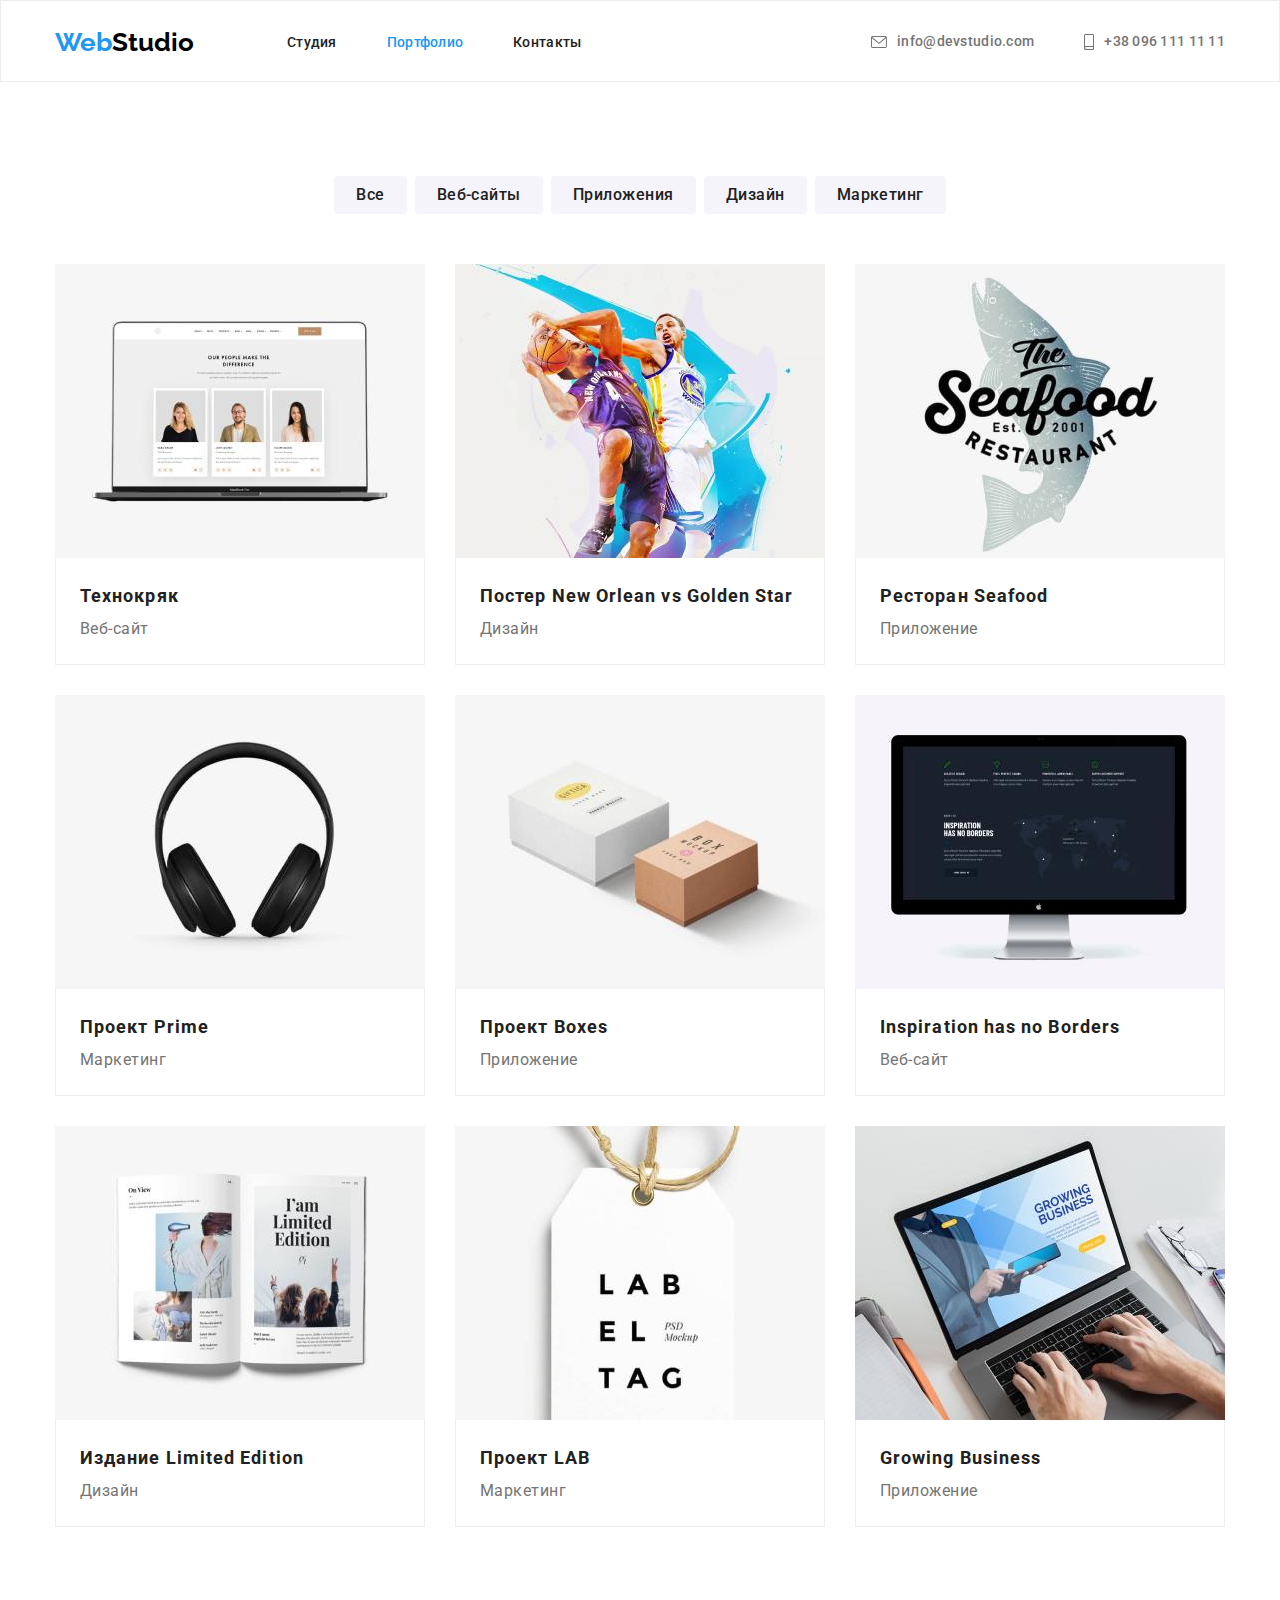
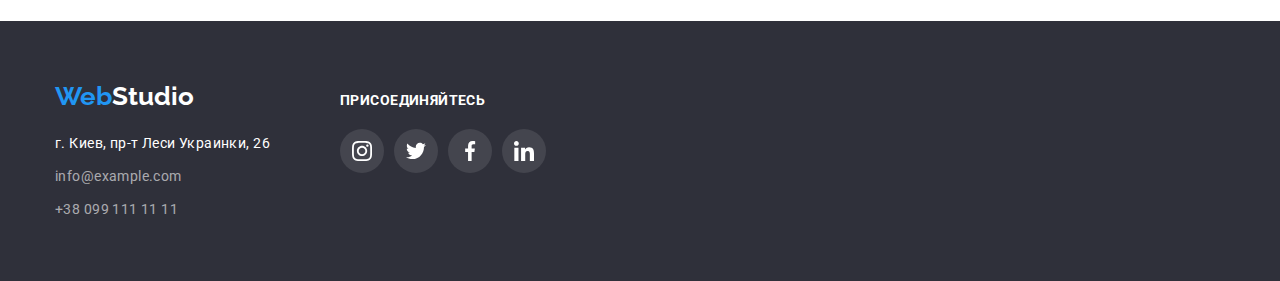
==== portfolio.html @ 7aa93732 "Добавляет структуру из hw-04" ====
<!DOCTYPE html>
<html lang="ru">

<head>
    <meta charset="UTF-8">
    <meta http-equiv="X-UA-Compatible" content="IE=edge">
    <meta name="viewport" content="width=device-width, initial-scale=1.0">

    <link rel="preconnect" href="https://fonts.googleapis.com">
    <link rel="preconnect" href="https://fonts.gstatic.com" crossorigin>
    <link
        href="https://fonts.googleapis.com/css2?family=Raleway:wght@700&family=Roboto:wght@400;500;700;900&display=swap"
        rel="stylesheet">
    <link rel="stylesheet"
        href="https://cdnjs.cloudflare.com/ajax/libs/modern-normalize/1.1.0/modern-normalize.min.css">
    <link rel="stylesheet" href="./css/styles.css">
    <title>Портфолио</title>
</head>

<body>

    <header class="page-header">
        <div class="container header-container">
            <nav class="site-nav">
                <a class="header-logo flex-logo" href="./index.html"><span>Web</span>Studio</a>
                <ul class="nav-list">
                    <li class="nav-item">
                        <a class="nav-link" href="./index.html">Студия</a>
                    </li>

                    <li class="nav-item">
                        <a class="nav-link current-link" href="./portfolio.html">Портфолио</a>
                    </li>

                    <li class="nav-item">
                        <a class="nav-link" href="#">Контакты</a>
                    </li>
                </ul>
            </nav>
            <ul class="contacts-list">
                <li class="contacts-item">
                    <a class="header-link" href="mailto:info@devstudio.com">
                        <svg class="contacts-icon" width="16" height="12">
                            <use href="./images/sprite.svg#icon-contact-envelope"></use>
                        </svg>
                        info@devstudio.com
                    </a>
                </li>

                <li class="contacts-item tel">
                    <a class="header-link" href="tel:+380961111111">
                        <svg class="contacts-icon" width="10" height="16">
                            <use href="./images/sprite.svg#icon-contact-smartphone"></use>
                        </svg>
                        +38 096 111 11 11
                    </a>
                </li>
            </ul>
        </div>
    </header>

    <main>
        <section class="section">
            <div class="container">
                <h1 class="visually-hidden">Портфолио</h1>
                <ul class="filter-buttons">
                    <li class="filter-button">
                        <button class="potfolio-btn" type="button">Все</button>
                    </li>

                    <li class="filter-button">
                        <button class="potfolio-btn" type="button">Веб-сайты</button>
                    </li>

                    <li class="filter-button">
                        <button class="potfolio-btn" type="button">Приложения</button>
                    </li>

                    <li class="filter-button">
                        <button class="potfolio-btn" type="button">Дизайн</button>
                    </li>

                    <li class="filter-button">
                        <button class="potfolio-btn" type="button">Маркетинг</button>
                    </li>
                </ul>
                <ul class="portfolio-list">
                    <li class="portfolio-item">
                        <a class="portfolio-link" href="#">
                            <img src="./images/portfolio-01.jpg" alt="Страница сайта на экране ноутбука" width="370">
                            <div class="portfolio-card">
                                <h2 class="portfolio-title">Технокряк</h2>
                                <p class="portfolio-text">Веб-сайт</p>
                            </div>
                        </a>
                    </li>

                    <li class="portfolio-item">
                        <a class="portfolio-link" href="#">
                            <img src="./images/portfolio-02.jpg" alt="Два баскетболиста борятся за мяч" width="370">
                            <div class="portfolio-card">
                                <h2 class="portfolio-title">Постер New Orlean vs Golden Star</h2>
                                <p class="portfolio-text">Дизайн</p>
                            </div>
                        </a>
                    </li>

                    <li class="portfolio-item">
                        <a class="portfolio-link" href="#">
                            <img src="./images/portfolio-03.jpg" alt="Логотип ресторана" width="370">
                            <div class="portfolio-card">
                                <h2 class="portfolio-title">Ресторан Seafood</h2>
                                <p class="portfolio-text">Приложение</p>
                            </div>
                        </a>
                    </li>

                    <li class="portfolio-item">
                        <a class="portfolio-link" href="#">
                            <img src="./images/portfolio-04.jpg" alt="Наушники" width="370">
                            <div class="portfolio-card">
                                <h2 class="portfolio-title">Проект Prime</h2>
                                <p class="portfolio-text">Маркетинг</p>
                            </div>
                        </a>
                    </li>

                    <li class="portfolio-item">
                        <a class="portfolio-link" href="#">
                            <img src="./images/portfolio-05.jpg" alt="Две упаковочные коробки" width="370">
                            <div class="portfolio-card">
                                <h2 class="portfolio-title">Проект Boxes</h2>
                                <p class="portfolio-text">Приложение</p>
                            </div>
                        </a>
                    </li>

                    <li class="portfolio-item">
                        <a class="portfolio-link" href="#">
                            <img src="./images/portfolio-06.jpg" alt="Экран компьютера" width="370">
                            <div class="portfolio-card">
                                <h2 class="portfolio-title">Inspiration has no Borders</h2>
                                <p class="portfolio-text">Веб-сайт</p>
                            </div>
                        </a>
                    </li>

                    <li class="portfolio-item">
                        <a class="portfolio-link" href="#">
                            <img src="./images/portfolio-07.jpg" alt="Разворот журнала" width="370">
                            <div class="portfolio-card">
                                <h2 class="portfolio-title">Издание Limited Edition</h2>
                                <p class="portfolio-text">Дизайн</p>
                            </div>
                        </a>
                    </li>

                    <li class="portfolio-item">
                        <a class="portfolio-link" href="#">
                            <img src="./images/portfolio-08.jpg" alt="Лейбл товара" width="370">
                            <div class="portfolio-card">
                                <h2 class="portfolio-title">Проект LAB</h2>
                                <p class="portfolio-text">Маркетинг</p>
                            </div>
                        </a>
                    </li>

                    <li class="portfolio-item">
                        <a class="portfolio-link" href="#">
                            <img src="./images/portfolio-09.jpg" alt="Открытый ноутбук" width="370">
                            <div class="portfolio-card">
                                <h2 class="portfolio-title">Growing Business</h2>
                                <p class="portfolio-text">Приложение</p>
                            </div>
                        </a>
                    </li>
                </ul>
            </div>
        </section>
    </main>

    <footer class="footer">
        <div class="container footer-container">
            <div>
                <a href="./index.html" class="footer-logo"><span>Web</span>Studio</a>
                <address class="footer-address">
                    <ul class="footer-list">
                        <li class="footer-item">
                            <a class="footer-address-link" href="https://goo.gl/maps/c1EK1qKSaTVivwzG6">г. Киев, пр-т
                                Леси
                                Украинки, 26</a>
                        </li>

                        <li class="footer-item">
                            <a class="footer-link" href="mailto:info@example.com ">info@example.com
                            </a>
                        </li>

                        <li class="footer-item">
                            <a class="footer-link" href="tel:+380991111111">+38 099 111 11 11</a>
                        </li>
                    </ul>
                </address>
            </div>

            <div class="footer-social">
                <p class="footer-social-text">присоединяйтесь</p>
                <ul class="footer-social-list">
                    <li class="footer-social-item">
                        <a href="https://www.instagram.com" class="footer-social-link">
                            <svg class="footer-social-icon" width="20" height="20">
                                <use href="./images/sprite.svg#icon-instagram"></use>
                            </svg>
                        </a>
                    </li>

                    <li class="footer-social-item">
                        <a href="https://twitter.com" class="footer-social-link">
                            <svg class="footer-social-icon" width="20" height="20">
                                <use href="./images/sprite.svg#icon-twitter"></use>
                            </svg>
                        </a>
                    </li>

                    <li class="footer-social-item">
                        <a href="https://facebook.com" class="footer-social-link">
                            <svg class="footer-social-icon" width="20" height="20">
                                <use href="./images/sprite.svg#icon-facebook"></use>
                            </svg>
                        </a>
                    </li>

                    <li class="footer-social-item">
                        <a href="https://linkedin.com" class="footer-social-link">
                            <svg class="footer-social-icon" width="20" height="20">
                                <use href="./images/sprite.svg#icon-linkedin"></use>
                            </svg>
                        </a>
                    </li>
                </ul>
            </div>
        </div>
    </footer>
</body>

</html>
---- css/styles.css ----
/* --------------Общие стили--------------- */
:root {
    --title-color: #212121;
    --accent-color: #2196F3;
    --text-color: #757575;
    --nav-links-color: #212121;
    --hero-title-color: #ffffff;
    --hero-button-color: #2196F3;
    --hover-focus-button-color: #ffffff;
    --title-color: #212121;
    --bg-color: #2F303A;
    --header-logo-color: #000000;
    --footer-logo-color: #ffffff;
    --button-text-color: #212121;
    --filter-button-text-color: #212121;
    --filter-button-bg-color: #F5F4FA;
    --bg-secondary-section-color: #F5F4FA;
    --bg-team-card: #ffffff;
    --portfolio-border-color: #EEEEEE;
    --section-padding: 94px;
    --section-title-font-weight: 700;
}

h1,
h2,
h3,
p {
    margin: 0;
    padding: 0;
}

ul {
    margin: 0;
    padding: 0;
    list-style: none;
}

a {
    text-decoration: none;
}

body {
    font-family: 'Roboto', sans-serif;
    color: var(--text-color);
}

.section {
    padding-top: var(--section-padding);
    padding-bottom: var(--section-padding);
}

.visually-hidden {
    position: absolute;
    white-space: nowrap;
    width: 1px;
    height: 1px;
    overflow: hidden;
    border: 0;
    padding: 0;
    clip: rect(0 0 0 0);
    clip-path: inset(50%);
    margin: -1px;
}

.container {
    margin: 0 auto;
    padding-left: 15px;
    padding-right: 15px;
    width: 1200px;
}

img {
    display: block;
    width: 100%;
    height: auto;
}

/* -------------------Header--------------------- */

.page-header {
    padding-top: 26px;
    padding-bottom: 23px;
    border: 1px solid #ECECEC;
}

.header-container {
    display: flex;
}

.site-nav {
    display: flex;
    align-items: center;
}

.nav-list {
    display: flex;
    margin-right: auto;
}

.nav-item:not(:last-child) {
    margin-right: 50px;
}

.contacts-list {
    display: flex;
    margin-left: auto;
    align-items: center;
}

.contacts-item:not(:first-child) {
    margin-left: 50px;
}



/* .contacts-item::before {
    content: '';
} */

.contacts-icon {
    margin-right: 10px;
    fill: currentColor;
}


.header-logo,
.footer-logo {
    font-family: Raleway;
    font-weight: 700;
    font-size: 26px;
    line-height: 1.19;
    text-decoration: none;
}

.flex-logo {
    margin-right: 93px;
}

.header-logo {
    color: var(--header-logo-color);
}

.header-logo span {
    color: var(--accent-color);
}

.header-link:hover,
.header-link:focus,
.nav-link:hover,
.nav-link:focus,
.footer-link:hover,
.footer-link:focus {
    color: var(--accent-color);
}

.nav-link,
.header-link {
    font-weight: 500;
    font-size: 14px;
    line-height: 1.14;
    letter-spacing: 0.02em;
}

.nav-link {
    color: var(--nav-links-color);
}

.current-link {
    color: var(--accent-color);
}

.header-link {
    color: var(--text-color);
    display: flex;
    align-items: center;
}

/* -----------------hero----------------- */

.hero {
    padding-top: 200px;
    padding-bottom: 200px;
    background-color: var(--bg-color);
    text-align: center;
    background-image: linear-gradient(rgba(47, 48, 58, 0.4), rgba(47, 48, 58, 0.4)), url(../images/hero-bg.jpg);
    max-width: 1600px;
    background-size: cover;
    background-repeat: no-repeat;
    background-position: center;
    margin: 0 auto;
}

.hero-title {
    margin-right: auto;
    margin-left: auto;
    margin-bottom: 31px;
    width: 696px;
    font-weight: 900;
    font-size: 44px;
    line-height: 1.36;
    text-align: center;
    letter-spacing: 0.06em;
    text-transform: uppercase;
    color: var(--hero-title-color);
}

.hero-btn {
    min-width: 200px;
    padding: 10px 32px;
    font-family: inherit;
    font-weight: 700;
    font-size: 16px;
    line-height: 1.87;
    letter-spacing: 0.06em;
    color: #ffffff;
    background-color: var(--hero-button-color);
    box-shadow: 0px 4px 4px rgba(0, 0, 0, 0.15);
    border-radius: 4px;
    cursor: pointer;
}

.hero-btn:hover,
.hero-btn:focus {
    background-color: #188CE8;
}

/* -----------------Наши преимущества----------------- */

.section-title {
    margin-bottom: 50px;
    font-weight: 700;
    font-size: 36px;
    line-height: 1.17;
    text-align: center;
    letter-spacing: 0.03em;
    color: var(--title-color);
}

.features-list {
    display: flex;
}

.features-item:not(:last-child) {
    margin-right: 30px;
}

/* .footer-item::before {
    background-color: #F5F4FA;
    background-image: url('../images/sprite');
} */

.feature-block {
    width: 270px;
    height: 120px;
    background-color: #F5F4FA;
    display: flex;
    justify-content: center;
    align-items: center;
    margin-bottom: 30px;
    border-radius: 4px;
}

.feature-title {
    margin-bottom: 10px;
    font-weight: 700;
    font-size: 14px;
    line-height: 1.14;
    letter-spacing: 0.03em;
    text-transform: uppercase;
    color: var(--title-color);
}

.feature-text {
    font-size: 14px;
    line-height: 1.71;
    letter-spacing: 0.03em;
}

/* -----------------Чем мы занимаемся----------------- */

.section.job {
    padding-top: 0;
}

.job-list {
    display: flex;
}

.job-item:not(:last-child) {
    margin-right: 30px;
}

/* ---------------------Наша команда----------------------- */

.team {
    background-color: var(--bg-secondary-section-color);
}

.team-list {
    display: flex;
}

.team-item:not(:last-child) {
    margin-right: 30px;
}

.team-item {
    background-color: var(--bg-team-card);
    border-radius: 0px 0px 4px 4px;
    box-shadow: 0px 1px 3px rgba(0, 0, 0, 0.12),
        0px 1px 1px rgba(0, 0, 0, 0.14),
        0px 2px 1px rgba(0, 0, 0, 0.2);
}

.team-card {
    padding-top: 30px;
    padding-bottom: 30px;
}

.team-title,
.team-text {
    font-size: 16px;
    line-height: 1.19;
    text-align: center;
    letter-spacing: 0.03em;
    color: var(--text-color);
}

.team-title {
    font-weight: 500;
    color: var(--title-color);
}

.team-text {
    margin-top: 10px;
}

.team-social-list {
    display: flex;
    justify-content: center;
    margin-top: 16px;
}

.team-social-item {
    width: 44px;
    height: 44px;
}

.team-social-item:not(:last-child) {
    margin-right: 10px;
}

.team-social-link {
    /* padding: 12px; */
    display: flex;
    width: 100%;
    height: 100%;
    justify-content: center;
    align-items: center;
    border-radius: 50%;
}

.team-social-icon {
    fill: #AFB1B8;
}

.team-social-link:hover,
.team-social-link:focus {
    background-color: #2196F3;
    width: 44px;
    height: 44px;
    border-radius: 50%;
}

.team-social-link:hover .team-social-icon,
.team-social-link:focus .team-social-icon {
    fill: #ffffff;
}

/* ------------Наши клиенты------------ */

.clients-list {
    display: flex;
}

.clients-icon {
    fill: #afb1b8;
}

.clients-item {
    width: 170px;
    height: 92px;
}

.clients-item:not(:last-child) {
    margin-right: 30px;
}

.clients-link {
    display: flex;
    width: 100%;
    height: 100%;
    border: 1px solid #afb1b8;
    border-radius: 4px;
    justify-content: center;
    align-items: center;
}

.clients-link:hover .clients-icon,
.clients-link:focus .clients-icon {
    fill: #2196F3;
}

.clients-link:hover {
    border: 1px solid #2196F3;
    /* border-color: #2196F3; */
}

/* --------------------Footer----------------------- */

.footer {
    padding: 60px 0;
    background-color: var(--bg-color);
}

.footer-logo {
    display: block;
    margin-bottom: 20px;
    color: var(--footer-logo-color);
}

.footer-logo span {
    color: var(--accent-color);
}

.footer-address {
    font-style: inherit;
    font-weight: 400;
    font-size: 14px;
    line-height: 1.71;
    letter-spacing: 0.03em;
}

.footer-item:not(:last-child) {
    margin-bottom: 9px;
}

.footer-link {
    color: rgba(255, 255, 255, 0.6);
}

.footer-address .footer-address-link {
    color: #ffffff;
}

.footer-social-text {
    font-weight: 700;
    font-size: 14px;
    line-height: 1.14;
    letter-spacing: 0.03em;
    text-transform: uppercase;
    color: #FFFFFF;
}

.footer-social {
    margin-left: 70px;
}

.footer-social-list {
    margin-top: 20px;
    display: flex;
    justify-content: center;
}

.footer-social-item {
    width: 44px;
    height: 44px;
}

.footer-social-item:not(:last-child) {
    margin-right: 10px;
}

.footer-social-link {
    width: 100%;
    height: 100%;
    background-color: rgba(255, 255, 255, 0.1);
    border-radius: 50%;
    display: flex;
    justify-content: center;
    align-items: center;
}

.footer-social-link:hover,
.footer-social-link:focus {
    background-color: var(--accent-color);
}

.footer-social-icon {
    fill: #ffffff;
}

.footer-container {
    display: flex;
    align-items: baseline;
}

/* -------------------Портфолио------------------- */

.filter-buttons {
    display: flex;
    margin-bottom: 50px;
    justify-content: center;
}

.filter-buttons .potfolio-btn {
    padding: 6px 22px;
    font-family: inherit;
    font-weight: 500;
    font-size: 16px;
    line-height: 1.63;
    text-align: center;
    letter-spacing: 0.03em;
    color: var(--button-text-color);
    background-color: var(--filter-button-bg-color);
    border: none;
    cursor: pointer;
    border-radius: 4px;
}

.filter-button:not(:last-child) {
    margin-right: 8px;
}

/* -------------------Наши работы-------------------- */

.portfolio-list {
    display: flex;
    flex-wrap: wrap;
    margin-left: -30px;
    margin-top: -30px;
}

.portfolio-item {
    margin-left: 30px;
    margin-top: 30px;
    flex-basis: calc(100% / 3 - 30px);
}

.portfolio-link {
    display: flex;
    flex-wrap: wrap;
}

.portfolio-link:hover,
.portfolio-link:focus {
    box-shadow: 0px 1px 1px rgba(0, 0, 0, 0.12),
        0px 4px 4px rgba(0, 0, 0, 0.06),
        1px 4px 6px rgba(0, 0, 0, 0.16);
}

.filter-buttons .potfolio-btn:hover,
.filter-buttons .potfolio-btn:focus,
.filter-buttons .potfolio-btn:active {
    color: var(--hover-focus-button-color);
    background: var(--accent-color);
    box-shadow: 0px 3px 1px rgba(0, 0, 0, 0.1),
        0px 1px 2px rgba(0, 0, 0, 0.08),
        0px 2px 2px rgba(0, 0, 0, 0.12);
}

.portfolio-card {
    width: 100%;
    padding: 20px 24px;
    border-right: 1px solid var(--portfolio-border-color);
    border-bottom: 1px solid var(--portfolio-border-color);
    border-left: 1px solid var(--portfolio-border-color);
}

.portfolio-list .portfolio-title {
    font-weight: 700;
    font-size: 18px;
    line-height: 2;
    letter-spacing: 0.06em;
    color: var(--title-color);
}

.portfolio-list .portfolio-text {
    font-size: 16px;
    line-height: 1.87;
    letter-spacing: 0.03em;
    color: var(--text-color);
}
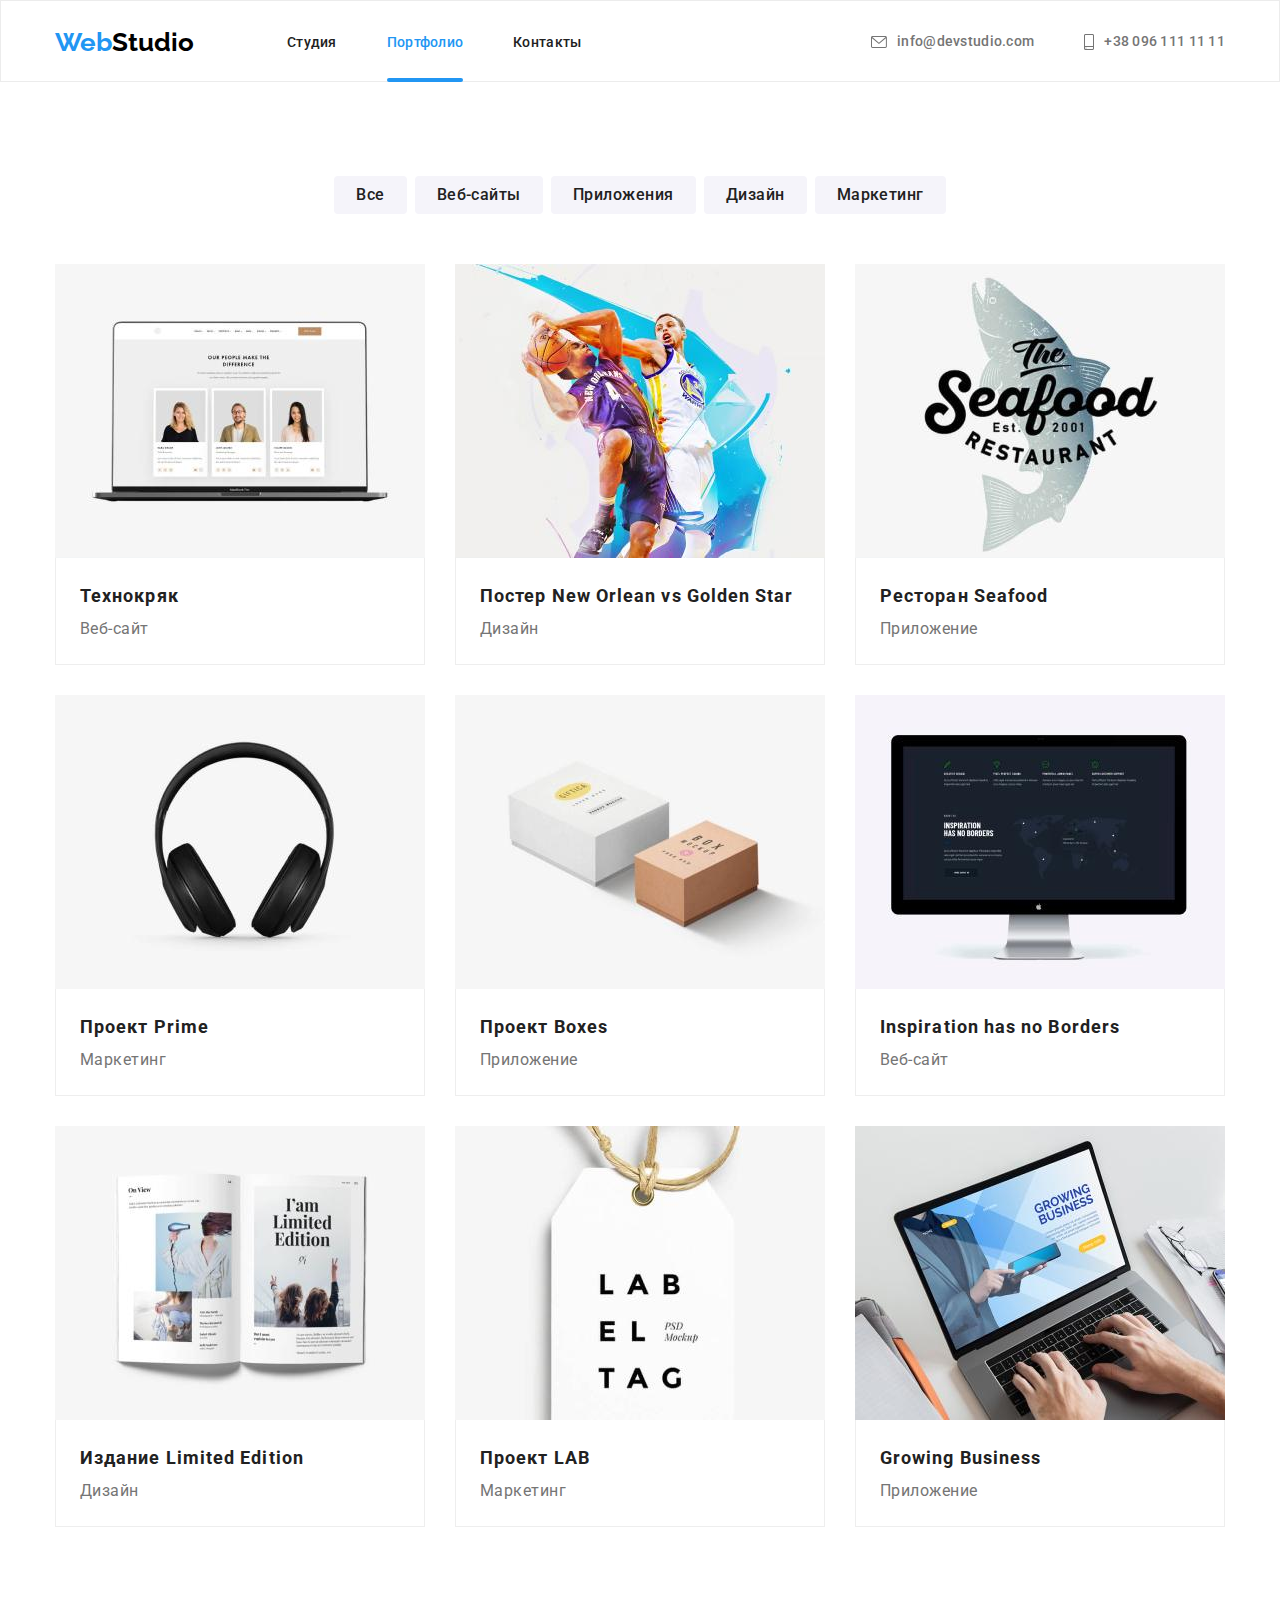
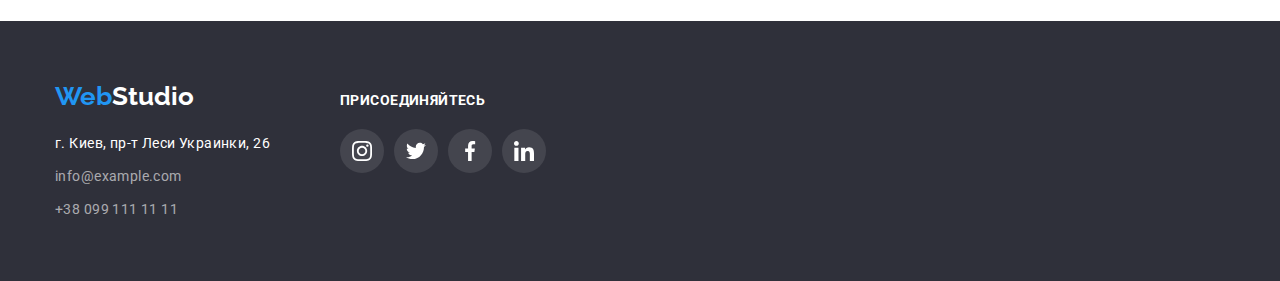
==== commit 95371622: "Добавляет анимации" ====
--- a/portfolio.html
+++ b/portfolio.html
@@ -87,7 +87,14 @@
                 <ul class="portfolio-list">
                     <li class="portfolio-item">
                         <a class="portfolio-link" href="#">
-                            <img src="./images/portfolio-01.jpg" alt="Страница сайта на экране ноутбука" width="370">
+                            <div class="portfolio-thumb">
+                                <img src="./images/portfolio-01.jpg" alt="Страница сайта на экране ноутбука"
+                                    width="370">
+                                <p class="portfolio-overlay">Технокряк это современная площадка распространения
+                                    коронавируса. Компании
+                                    используют эту платформу для цифрового шпионажа и атак на защищённые сервера
+                                    конкурентов.</p>
+                            </div>
                             <div class="portfolio-card">
                                 <h2 class="portfolio-title">Технокряк</h2>
                                 <p class="portfolio-text">Веб-сайт</p>
@@ -97,7 +104,13 @@
 
                     <li class="portfolio-item">
                         <a class="portfolio-link" href="#">
-                            <img src="./images/portfolio-02.jpg" alt="Два баскетболиста борятся за мяч" width="370">
+                            <div class="portfolio-thumb">
+                                <img src="./images/portfolio-02.jpg" alt="Два баскетболиста борятся за мяч" width="370">
+                                <p class="portfolio-overlay">Технокряк это современная площадка распространения
+                                    коронавируса. Компании
+                                    используют эту платформу для цифрового шпионажа и атак на защищённые сервера
+                                    конкурентов.</p>
+                            </div>
                             <div class="portfolio-card">
                                 <h2 class="portfolio-title">Постер New Orlean vs Golden Star</h2>
                                 <p class="portfolio-text">Дизайн</p>
@@ -107,7 +120,13 @@
 
                     <li class="portfolio-item">
                         <a class="portfolio-link" href="#">
-                            <img src="./images/portfolio-03.jpg" alt="Логотип ресторана" width="370">
+                            <div class="portfolio-thumb">
+                                <img src="./images/portfolio-03.jpg" alt="Логотип ресторана" width="370">
+                                <p class="portfolio-overlay">Технокряк это современная площадка распространения
+                                    коронавируса. Компании
+                                    используют эту платформу для цифрового шпионажа и атак на защищённые сервера
+                                    конкурентов.</p>
+                            </div>
                             <div class="portfolio-card">
                                 <h2 class="portfolio-title">Ресторан Seafood</h2>
                                 <p class="portfolio-text">Приложение</p>
@@ -117,7 +136,13 @@
 
                     <li class="portfolio-item">
                         <a class="portfolio-link" href="#">
-                            <img src="./images/portfolio-04.jpg" alt="Наушники" width="370">
+                            <div class="portfolio-thumb">
+                                <img src="./images/portfolio-04.jpg" alt="Наушники" width="370">
+                                <p class="portfolio-overlay">Технокряк это современная площадка распространения
+                                    коронавируса. Компании
+                                    используют эту платформу для цифрового шпионажа и атак на защищённые сервера
+                                    конкурентов.</p>
+                            </div>
                             <div class="portfolio-card">
                                 <h2 class="portfolio-title">Проект Prime</h2>
                                 <p class="portfolio-text">Маркетинг</p>
@@ -127,7 +152,13 @@
 
                     <li class="portfolio-item">
                         <a class="portfolio-link" href="#">
-                            <img src="./images/portfolio-05.jpg" alt="Две упаковочные коробки" width="370">
+                            <div class="portfolio-thumb">
+                                <img src="./images/portfolio-05.jpg" alt="Две упаковочные коробки" width="370">
+                                <p class="portfolio-overlay">Технокряк это современная площадка распространения
+                                    коронавируса. Компании
+                                    используют эту платформу для цифрового шпионажа и атак на защищённые сервера
+                                    конкурентов.</p>
+                            </div>
                             <div class="portfolio-card">
                                 <h2 class="portfolio-title">Проект Boxes</h2>
                                 <p class="portfolio-text">Приложение</p>
@@ -137,7 +168,13 @@
 
                     <li class="portfolio-item">
                         <a class="portfolio-link" href="#">
-                            <img src="./images/portfolio-06.jpg" alt="Экран компьютера" width="370">
+                            <div class="portfolio-thumb">
+                                <img src="./images/portfolio-06.jpg" alt="Экран компьютера" width="370">
+                                <p class="portfolio-overlay">Технокряк это современная площадка распространения
+                                    коронавируса. Компании
+                                    используют эту платформу для цифрового шпионажа и атак на защищённые сервера
+                                    конкурентов.</p>
+                            </div>
                             <div class="portfolio-card">
                                 <h2 class="portfolio-title">Inspiration has no Borders</h2>
                                 <p class="portfolio-text">Веб-сайт</p>
@@ -147,7 +184,13 @@
 
                     <li class="portfolio-item">
                         <a class="portfolio-link" href="#">
-                            <img src="./images/portfolio-07.jpg" alt="Разворот журнала" width="370">
+                            <div class="portfolio-thumb">
+                                <img src="./images/portfolio-07.jpg" alt="Разворот журнала" width="370">
+                                <p class="portfolio-overlay">Технокряк это современная площадка распространения
+                                    коронавируса. Компании
+                                    используют эту платформу для цифрового шпионажа и атак на защищённые сервера
+                                    конкурентов.</p>
+                            </div>
                             <div class="portfolio-card">
                                 <h2 class="portfolio-title">Издание Limited Edition</h2>
                                 <p class="portfolio-text">Дизайн</p>
@@ -157,7 +200,13 @@
 
                     <li class="portfolio-item">
                         <a class="portfolio-link" href="#">
-                            <img src="./images/portfolio-08.jpg" alt="Лейбл товара" width="370">
+                            <div class="portfolio-thumb">
+                                <img src="./images/portfolio-08.jpg" alt="Лейбл товара" width="370">
+                                <p class="portfolio-overlay">Технокряк это современная площадка распространения
+                                    коронавируса. Компании
+                                    используют эту платформу для цифрового шпионажа и атак на защищённые сервера
+                                    конкурентов.</p>
+                            </div>
                             <div class="portfolio-card">
                                 <h2 class="portfolio-title">Проект LAB</h2>
                                 <p class="portfolio-text">Маркетинг</p>
@@ -167,7 +216,13 @@
 
                     <li class="portfolio-item">
                         <a class="portfolio-link" href="#">
-                            <img src="./images/portfolio-09.jpg" alt="Открытый ноутбук" width="370">
+                            <div class="portfolio-thumb">
+                                <img src="./images/portfolio-09.jpg" alt="Открытый ноутбук" width="370">
+                                <p class="portfolio-overlay">Технокряк это современная площадка распространения
+                                    коронавируса. Компании
+                                    используют эту платформу для цифрового шпионажа и атак на защищённые сервера
+                                    конкурентов.</p>
+                            </div>
                             <div class="portfolio-card">
                                 <h2 class="portfolio-title">Growing Business</h2>
                                 <p class="portfolio-text">Приложение</p>
--- a/css/styles.css
+++ b/css/styles.css
@@ -111,17 +111,10 @@
     margin-left: 50px;
 }
 
-
-
-/* .contacts-item::before {
-    content: '';
-} */
-
 .contacts-icon {
     margin-right: 10px;
     fill: currentColor;
 }
-
 
 .header-logo,
 .footer-logo {
@@ -159,10 +152,25 @@
     font-size: 14px;
     line-height: 1.14;
     letter-spacing: 0.02em;
+    transition: color 250ms cubic-bezier(0.4, 0, 0.2, 1);
 }
 
 .nav-link {
+    position: relative;
     color: var(--nav-links-color);
+    padding-top: 32px;
+    padding-bottom: 32px;
+}
+
+.current-link::after {
+    content: '';
+    position: absolute;
+    background-color: #2196F3;
+    border-radius: 2px;
+    width: 100%;
+    left: 0;
+    bottom: 0;
+    height: 4px;
 }
 
 .current-link {
@@ -216,7 +224,9 @@
     background-color: var(--hero-button-color);
     box-shadow: 0px 4px 4px rgba(0, 0, 0, 0.15);
     border-radius: 4px;
+    border: none;
     cursor: pointer;
+    transition: background-color 250ms cubic-bezier(0.4, 0, 0.2, 1);
 }
 
 .hero-btn:hover,
@@ -290,6 +300,28 @@
     margin-right: 30px;
 }
 
+.job-thumb {
+    position: relative;
+}
+
+.job-thumb-text {
+    position: absolute;
+    bottom: 0;
+    width: 100%;
+    height: 70px;
+    font-weight: 700;
+    font-size: 14px;
+    line-height: 1.14;
+    padding: 27px 82px;
+    text-align: center;
+    letter-spacing: 0.03em;
+    text-transform: uppercase;
+
+    color: #FFFFFF;
+
+    background-color: rgba(47, 48, 58, 0.8);
+}
+
 /* ---------------------Наша команда----------------------- */
 
 .team {
@@ -358,10 +390,12 @@
     justify-content: center;
     align-items: center;
     border-radius: 50%;
+    transition: background-color 250ms cubic-bezier(0.4, 0, 0.2, 1);
 }
 
 .team-social-icon {
     fill: #AFB1B8;
+    transition: fill 250ms cubic-bezier(0.4, 0, 0.2, 1);
 }
 
 .team-social-link:hover,
@@ -385,6 +419,7 @@
 
 .clients-icon {
     fill: #afb1b8;
+    transition: fill 250ms cubic-bezier(0.4, 0, 0.2, 1);
 }
 
 .clients-item {
@@ -404,6 +439,7 @@
     border-radius: 4px;
     justify-content: center;
     align-items: center;
+    transition: border-color 250ms cubic-bezier(0.4, 0, 0.2, 1);
 }
 
 .clients-link:hover .clients-icon,
@@ -411,9 +447,9 @@
     fill: #2196F3;
 }
 
-.clients-link:hover {
-    border: 1px solid #2196F3;
-    /* border-color: #2196F3; */
+.clients-link:hover,
+.clients-link:focus {
+    border-color: #2196F3;
 }
 
 /* --------------------Footer----------------------- */
@@ -447,6 +483,7 @@
 
 .footer-link {
     color: rgba(255, 255, 255, 0.6);
+    transition: background-color 250ms cubic-bezier(0.4, 0, 0.2, 1);
 }
 
 .footer-address .footer-address-link {
@@ -489,6 +526,7 @@
     display: flex;
     justify-content: center;
     align-items: center;
+    transition: background-color 250ms cubic-bezier(0.4, 0, 0.2, 1);
 }
 
 .footer-social-link:hover,
@@ -498,6 +536,7 @@
 
 .footer-social-icon {
     fill: #ffffff;
+    transition: fill 250ms cubic-bezier(0.4, 0, 0.2, 1);
 }
 
 .footer-container {
@@ -526,6 +565,9 @@
     border: none;
     cursor: pointer;
     border-radius: 4px;
+    transition: color 250ms cubic-bezier(0.4, 0, 0.2, 1),
+        background-color 250ms cubic-bezier(0.4, 0, 0.2, 1),
+        box-shadow 250ms cubic-bezier(0.4, 0, 0.2, 1);
 }
 
 .filter-button:not(:last-child) {
@@ -550,6 +592,8 @@
 .portfolio-link {
     display: flex;
     flex-wrap: wrap;
+    transition: background-color 250ms cubic-bezier(0.4, 0, 0.2, 1),
+        box-shadow 250ms cubic-bezier(0.4, 0, 0.2, 1);
 }
 
 .portfolio-link:hover,
@@ -590,4 +634,50 @@
     line-height: 1.87;
     letter-spacing: 0.03em;
     color: var(--text-color);
+}
+
+
+.portfolio-thumb {
+    position: relative;
+    overflow: hidden;
+}
+
+.portfolio-overlay {
+    padding: 63px 24px;
+    position: absolute;
+    left: 0;
+    bottom: 0;
+    font-weight: normal;
+    font-size: 18px;
+    line-height: 1.56;
+    letter-spacing: 0.03em;
+    color: #FFFFFF;
+    width: 100%;
+    height: 100%;
+    background-color: rgba(33, 150, 243, 0.9);
+    transform: translateY(100%);
+    transition: transform 250ms cubic-bezier(0.4, 0, 0.2, 1);
+}
+
+.portfolio-thumb:hover .portfolio-overlay {
+    transform: translateY(0);
+}
+
+
+/* ------modal------- */
+.blackdrop {
+    position: fixed;
+    width: 100vw;
+    height: 100vw;
+    background-color: rgba(0, 0, 0, 0.2);
+}
+
+.modal {
+    position: absolute;
+    top: 50%;
+    left: 50%;
+    transition: transform(-50% -50%);
+    width: 528px;
+    height: 580px;
+    background-color: #ffffff;
 }